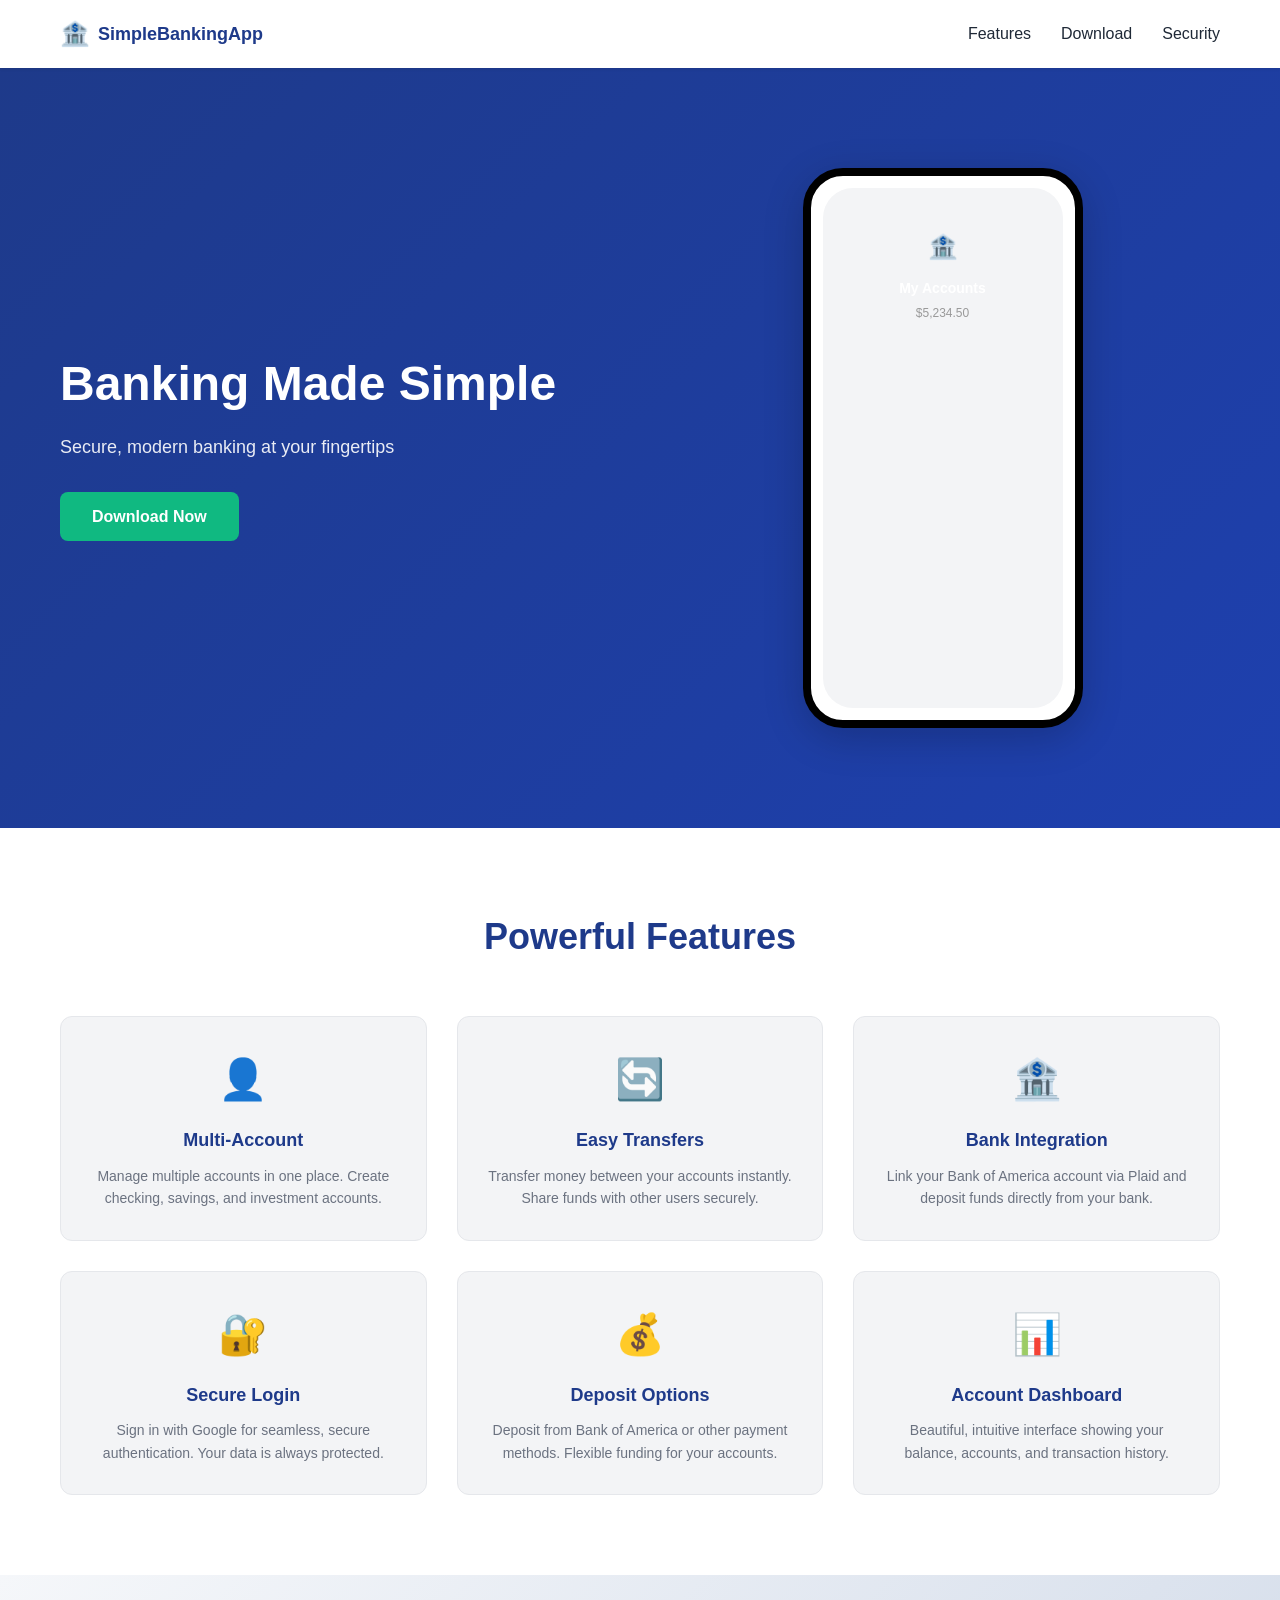
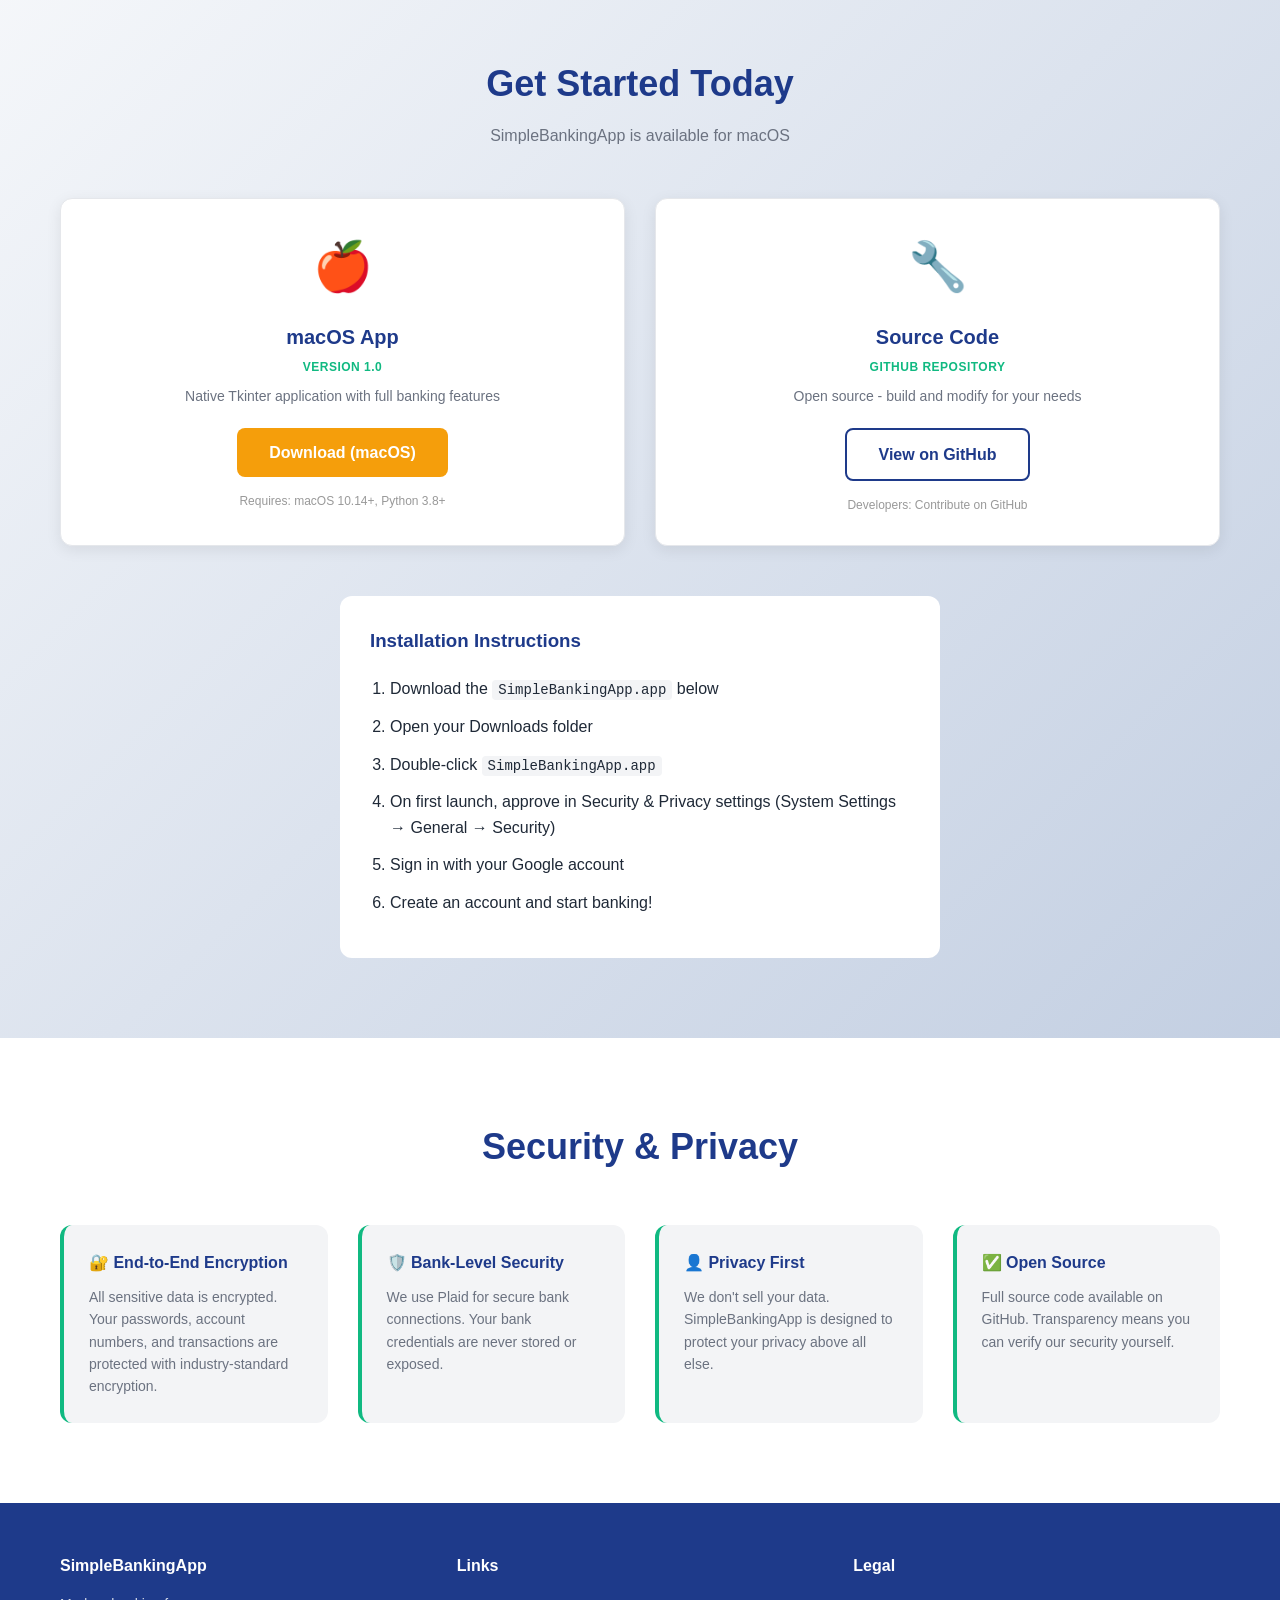
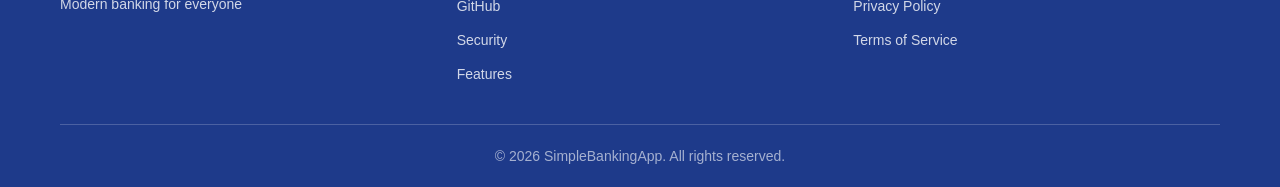
==== docs/index.html @ 29fc1cfb "Move website to docs folder for GitHub Pages" ====
<!DOCTYPE html>
<html lang="en">
<head>
    <meta charset="UTF-8">
    <meta name="viewport" content="width=device-width, initial-scale=1.0">
    <title>SimpleBankingApp - Modern Banking for Everyone</title>
    <link rel="stylesheet" href="style.css">
</head>
<body>
    <!-- Navigation -->
    <nav class="navbar">
        <div class="container">
            <div class="logo">
                <span class="logo-icon">🏦</span>
                SimpleBankingApp
            </div>
            <ul class="nav-links">
                <li><a href="#features">Features</a></li>
                <li><a href="#download">Download</a></li>
                <li><a href="#security">Security</a></li>
            </ul>
        </div>
    </nav>

    <!-- Hero Section -->
    <section class="hero">
        <div class="container">
            <div class="hero-content">
                <h1>Banking Made Simple</h1>
                <p class="tagline">Secure, modern banking at your fingertips</p>
                <a href="#download" class="btn btn-primary">Download Now</a>
            </div>
            <div class="hero-image">
                <div class="app-mockup">
                    <div class="phone-frame">
                        <div class="phone-content">
                            <div style="text-align: center; padding: 20px;">
                                <div style="font-size: 24px; margin-bottom: 10px;">🏦</div>
                                <div style="font-size: 14px; font-weight: bold;">My Accounts</div>
                                <div style="font-size: 12px; color: #999; margin-top: 5px;">$5,234.50</div>
                            </div>
                        </div>
                    </div>
                </div>
            </div>
        </div>
    </section>

    <!-- Features Section -->
    <section id="features" class="features">
        <div class="container">
            <h2>Powerful Features</h2>
            <div class="features-grid">
                <div class="feature-card">
                    <div class="feature-icon">👤</div>
                    <h3>Multi-Account</h3>
                    <p>Manage multiple accounts in one place. Create checking, savings, and investment accounts.</p>
                </div>

                <div class="feature-card">
                    <div class="feature-icon">🔄</div>
                    <h3>Easy Transfers</h3>
                    <p>Transfer money between your accounts instantly. Share funds with other users securely.</p>
                </div>

                <div class="feature-card">
                    <div class="feature-icon">🏦</div>
                    <h3>Bank Integration</h3>
                    <p>Link your Bank of America account via Plaid and deposit funds directly from your bank.</p>
                </div>

                <div class="feature-card">
                    <div class="feature-icon">🔐</div>
                    <h3>Secure Login</h3>
                    <p>Sign in with Google for seamless, secure authentication. Your data is always protected.</p>
                </div>

                <div class="feature-card">
                    <div class="feature-icon">💰</div>
                    <h3>Deposit Options</h3>
                    <p>Deposit from Bank of America or other payment methods. Flexible funding for your accounts.</p>
                </div>

                <div class="feature-card">
                    <div class="feature-icon">📊</div>
                    <h3>Account Dashboard</h3>
                    <p>Beautiful, intuitive interface showing your balance, accounts, and transaction history.</p>
                </div>
            </div>
        </div>
    </section>

    <!-- Download Section -->
    <section id="download" class="download">
        <div class="container">
            <h2>Get Started Today</h2>
            <p class="download-subtitle">SimpleBankingApp is available for macOS</p>

            <div class="download-options">
                <div class="download-box">
                    <div class="download-icon">🍎</div>
                    <h3>macOS App</h3>
                    <p class="version">Version 1.0</p>
                    <p class="description">Native Tkinter application with full banking features</p>
                    <a href="https://github.com/dcw06/SimpleBankingApp/releases" target="_blank" class="btn btn-secondary">Download (macOS)</a>
                    <p class="system-req">Requires: macOS 10.14+, Python 3.8+</p>
                </div>

                <div class="download-box">
                    <div class="download-icon">🔧</div>
                    <h3>Source Code</h3>
                    <p class="version">GitHub Repository</p>
                    <p class="description">Open source - build and modify for your needs</p>
                    <a href="https://github.com/dcw06/SimpleBankingApp" target="_blank" class="btn btn-outline">View on GitHub</a>
                    <p class="system-req">Developers: Contribute on GitHub</p>
                </div>
            </div>

            <div class="install-instructions">
                <h3>Installation Instructions</h3>
                <ol>
                    <li>Download the <code>SimpleBankingApp.app</code> below</li>
                    <li>Open your Downloads folder</li>
                    <li>Double-click <code>SimpleBankingApp.app</code></li>
                    <li>On first launch, approve in Security & Privacy settings (System Settings → General → Security)</li>
                    <li>Sign in with your Google account</li>
                    <li>Create an account and start banking!</li>
                </ol>
            </div>
        </div>
    </section>

    <!-- Security Section -->
    <section id="security" class="security">
        <div class="container">
            <h2>Security & Privacy</h2>
            <div class="security-grid">
                <div class="security-item">
                    <h3>🔐 End-to-End Encryption</h3>
                    <p>All sensitive data is encrypted. Your passwords, account numbers, and transactions are protected with industry-standard encryption.</p>
                </div>
                <div class="security-item">
                    <h3>🛡️ Bank-Level Security</h3>
                    <p>We use Plaid for secure bank connections. Your bank credentials are never stored or exposed.</p>
                </div>
                <div class="security-item">
                    <h3>👤 Privacy First</h3>
                    <p>We don't sell your data. SimpleBankingApp is designed to protect your privacy above all else.</p>
                </div>
                <div class="security-item">
                    <h3>✅ Open Source</h3>
                    <p>Full source code available on GitHub. Transparency means you can verify our security yourself.</p>
                </div>
            </div>
        </div>
    </section>

    <!-- Footer -->
    <footer class="footer">
        <div class="container">
            <div class="footer-content">
                <div class="footer-section">
                    <h4>SimpleBankingApp</h4>
                    <p>Modern banking for everyone</p>
                </div>
                <div class="footer-section">
                    <h4>Links</h4>
                    <ul>
                        <li><a href="https://github.com/dcw06/SimpleBankingApp" target="_blank">GitHub</a></li>
                        <li><a href="#security">Security</a></li>
                        <li><a href="#features">Features</a></li>
                    </ul>
                </div>
                <div class="footer-section">
                    <h4>Legal</h4>
                    <ul>
                        <li><a href="privacy.html">Privacy Policy</a></li>
                        <li><a href="terms.html">Terms of Service</a></li>
                    </ul>
                </div>
            </div>
            <div class="footer-bottom">
                <p>&copy; 2026 SimpleBankingApp. All rights reserved.</p>
            </div>
        </div>
    </footer>

    <script>
        // Smooth scrolling for navigation links
        document.querySelectorAll('a[href^="#"]').forEach(anchor => {
            anchor.addEventListener('click', function (e) {
                e.preventDefault();
                const target = document.querySelector(this.getAttribute('href'));
                if (target) {
                    target.scrollIntoView({ behavior: 'smooth' });
                }
            });
        });
    </script>
</body>
</html>
---- docs/style.css ----
/* Color Scheme */
:root {
    --primary: #1E3A8A;      /* Deep Blue */
    --secondary: #10B981;    /* Green */
    --accent: #F59E0B;       /* Amber */
    --bg-light: #F3F4F6;     /* Light Gray */
    --card-bg: #FFFFFF;      /* White */
    --text-dark: #1F2937;    /* Dark Gray */
    --text-light: #6B7280;   /* Light Gray Text */
    --border: #E5E7EB;       /* Border Color */
}

/* Global Styles */
* {
    margin: 0;
    padding: 0;
    box-sizing: border-box;
}

html {
    scroll-behavior: smooth;
}

body {
    font-family: -apple-system, BlinkMacSystemFont, 'Segoe UI', Roboto, Oxygen, Ubuntu, Cantarell, sans-serif;
    color: var(--text-dark);
    line-height: 1.6;
    background-color: #FAFBFC;
}

.container {
    max-width: 1200px;
    margin: 0 auto;
    padding: 0 20px;
}

/* Navigation */
.navbar {
    background: var(--card-bg);
    box-shadow: 0 1px 3px rgba(0,0,0,0.1);
    position: sticky;
    top: 0;
    z-index: 1000;
}

.navbar .container {
    display: flex;
    justify-content: space-between;
    align-items: center;
    padding: 15px 20px;
}

.logo {
    font-size: 18px;
    font-weight: 700;
    color: var(--primary);
    display: flex;
    align-items: center;
    gap: 8px;
}

.logo-icon {
    font-size: 24px;
}

.nav-links {
    display: flex;
    list-style: none;
    gap: 30px;
}

.nav-links a {
    color: var(--text-dark);
    text-decoration: none;
    font-weight: 500;
    transition: color 0.3s;
}

.nav-links a:hover {
    color: var(--primary);
}

/* Hero Section */
.hero {
    padding: 100px 20px;
    background: linear-gradient(135deg, var(--primary) 0%, #1e40af 100%);
    color: white;
}

.hero .container {
    display: grid;
    grid-template-columns: 1fr 1fr;
    gap: 50px;
    align-items: center;
}

.hero-content h1 {
    font-size: 48px;
    font-weight: 700;
    margin-bottom: 20px;
    line-height: 1.2;
}

.hero .tagline {
    font-size: 18px;
    color: rgba(255,255,255,0.9);
    margin-bottom: 30px;
}

/* Phone Mockup */
.phone-frame {
    width: 280px;
    height: 560px;
    background: var(--card-bg);
    border-radius: 40px;
    padding: 12px;
    box-shadow: 0 10px 40px rgba(0,0,0,0.2);
    border: 8px solid #000;
    margin: 0 auto;
}

.phone-frame::before {
    content: '';
    position: absolute;
    top: 0;
    left: 50%;
    transform: translateX(-50%);
    width: 150px;
    height: 25px;
    background: #000;
    border-radius: 0 0 20px 20px;
    z-index: 10;
}

.phone-content {
    width: 100%;
    height: 100%;
    background: var(--bg-light);
    border-radius: 30px;
    overflow: hidden;
    padding-top: 20px;
}

/* Buttons */
.btn {
    display: inline-block;
    padding: 12px 32px;
    border-radius: 8px;
    text-decoration: none;
    font-weight: 600;
    transition: all 0.3s;
    border: none;
    cursor: pointer;
    font-size: 16px;
}

.btn-primary {
    background: var(--secondary);
    color: white;
}

.btn-primary:hover {
    background: #059669;
    transform: translateY(-2px);
    box-shadow: 0 5px 15px rgba(16,185,129,0.3);
}

.btn-secondary {
    background: var(--accent);
    color: white;
}

.btn-secondary:hover {
    background: #d97706;
    transform: translateY(-2px);
    box-shadow: 0 5px 15px rgba(245,158,11,0.3);
}

.btn-outline {
    background: transparent;
    color: var(--primary);
    border: 2px solid var(--primary);
}

.btn-outline:hover {
    background: var(--primary);
    color: white;
}

/* Features Section */
.features {
    padding: 80px 20px;
    background: var(--card-bg);
}

.features h2 {
    font-size: 36px;
    text-align: center;
    margin-bottom: 50px;
    color: var(--primary);
}

.features-grid {
    display: grid;
    grid-template-columns: repeat(auto-fit, minmax(300px, 1fr));
    gap: 30px;
}

.feature-card {
    background: var(--bg-light);
    padding: 30px;
    border-radius: 12px;
    text-align: center;
    transition: all 0.3s;
    border: 1px solid var(--border);
}

.feature-card:hover {
    transform: translateY(-5px);
    box-shadow: 0 10px 30px rgba(0,0,0,0.1);
    border-color: var(--primary);
}

.feature-icon {
    font-size: 40px;
    margin-bottom: 15px;
}

.feature-card h3 {
    font-size: 18px;
    margin-bottom: 10px;
    color: var(--primary);
}

.feature-card p {
    color: var(--text-light);
    font-size: 14px;
}

/* Download Section */
.download {
    padding: 80px 20px;
    background: linear-gradient(135deg, #f5f7fa 0%, #c3cfe2 100%);
}

.download h2 {
    font-size: 36px;
    text-align: center;
    margin-bottom: 10px;
    color: var(--primary);
}

.download-subtitle {
    text-align: center;
    color: var(--text-light);
    margin-bottom: 50px;
    font-size: 16px;
}

.download-options {
    display: grid;
    grid-template-columns: repeat(auto-fit, minmax(300px, 1fr));
    gap: 30px;
    margin-bottom: 50px;
}

.download-box {
    background: var(--card-bg);
    padding: 30px;
    border-radius: 12px;
    text-align: center;
    box-shadow: 0 4px 15px rgba(0,0,0,0.08);
    border: 1px solid var(--border);
}

.download-icon {
    font-size: 48px;
    margin-bottom: 15px;
}

.download-box h3 {
    font-size: 20px;
    margin-bottom: 5px;
    color: var(--primary);
}

.version {
    color: var(--secondary);
    font-size: 12px;
    font-weight: 600;
    text-transform: uppercase;
    letter-spacing: 0.5px;
    margin-bottom: 8px;
}

.description {
    color: var(--text-light);
    font-size: 14px;
    margin-bottom: 20px;
}

.system-req {
    font-size: 12px;
    color: #999;
    margin-top: 15px;
}

/* Install Instructions */
.install-instructions {
    background: var(--card-bg);
    padding: 30px;
    border-radius: 12px;
    max-width: 600px;
    margin: 0 auto;
}

.install-instructions h3 {
    color: var(--primary);
    margin-bottom: 20px;
}

.install-instructions ol {
    margin-left: 20px;
    color: var(--text-dark);
}

.install-instructions li {
    margin-bottom: 12px;
    line-height: 1.6;
}

.install-instructions code {
    background: var(--bg-light);
    padding: 2px 6px;
    border-radius: 4px;
    font-family: 'Monaco', monospace;
    font-size: 14px;
}

/* Security Section */
.security {
    padding: 80px 20px;
    background: var(--card-bg);
}

.security h2 {
    font-size: 36px;
    text-align: center;
    margin-bottom: 50px;
    color: var(--primary);
}

.security-grid {
    display: grid;
    grid-template-columns: repeat(auto-fit, minmax(250px, 1fr));
    gap: 30px;
}

.security-item {
    background: var(--bg-light);
    padding: 25px;
    border-radius: 12px;
    border-left: 4px solid var(--secondary);
}

.security-item h3 {
    color: var(--primary);
    margin-bottom: 10px;
    font-size: 16px;
}

.security-item p {
    color: var(--text-light);
    font-size: 14px;
    line-height: 1.6;
}

/* Footer */
.footer {
    background: var(--primary);
    color: white;
    padding: 50px 20px 20px;
}

.footer-content {
    display: grid;
    grid-template-columns: repeat(auto-fit, minmax(200px, 1fr));
    gap: 30px;
    margin-bottom: 30px;
}

.footer-section h4 {
    margin-bottom: 15px;
    font-size: 16px;
}

.footer-section p {
    color: rgba(255,255,255,0.8);
    font-size: 14px;
}

.footer-section ul {
    list-style: none;
}

.footer-section a {
    color: rgba(255,255,255,0.8);
    text-decoration: none;
    font-size: 14px;
    transition: color 0.3s;
}

.footer-section a:hover {
    color: white;
}

.footer-section li {
    margin-bottom: 8px;
}

.footer-bottom {
    border-top: 1px solid rgba(255,255,255,0.2);
    padding-top: 20px;
    text-align: center;
    color: rgba(255,255,255,0.6);
    font-size: 14px;
}

/* Responsive Design */
@media (max-width: 768px) {
    .hero .container {
        grid-template-columns: 1fr;
        padding: 50px 0;
    }

    .hero-content h1 {
        font-size: 32px;
    }

    .nav-links {
        gap: 15px;
        font-size: 14px;
    }

    .features h2,
    .download h2,
    .security h2 {
        font-size: 28px;
    }

    .download-options,
    .security-grid {
        grid-template-columns: 1fr;
    }
}
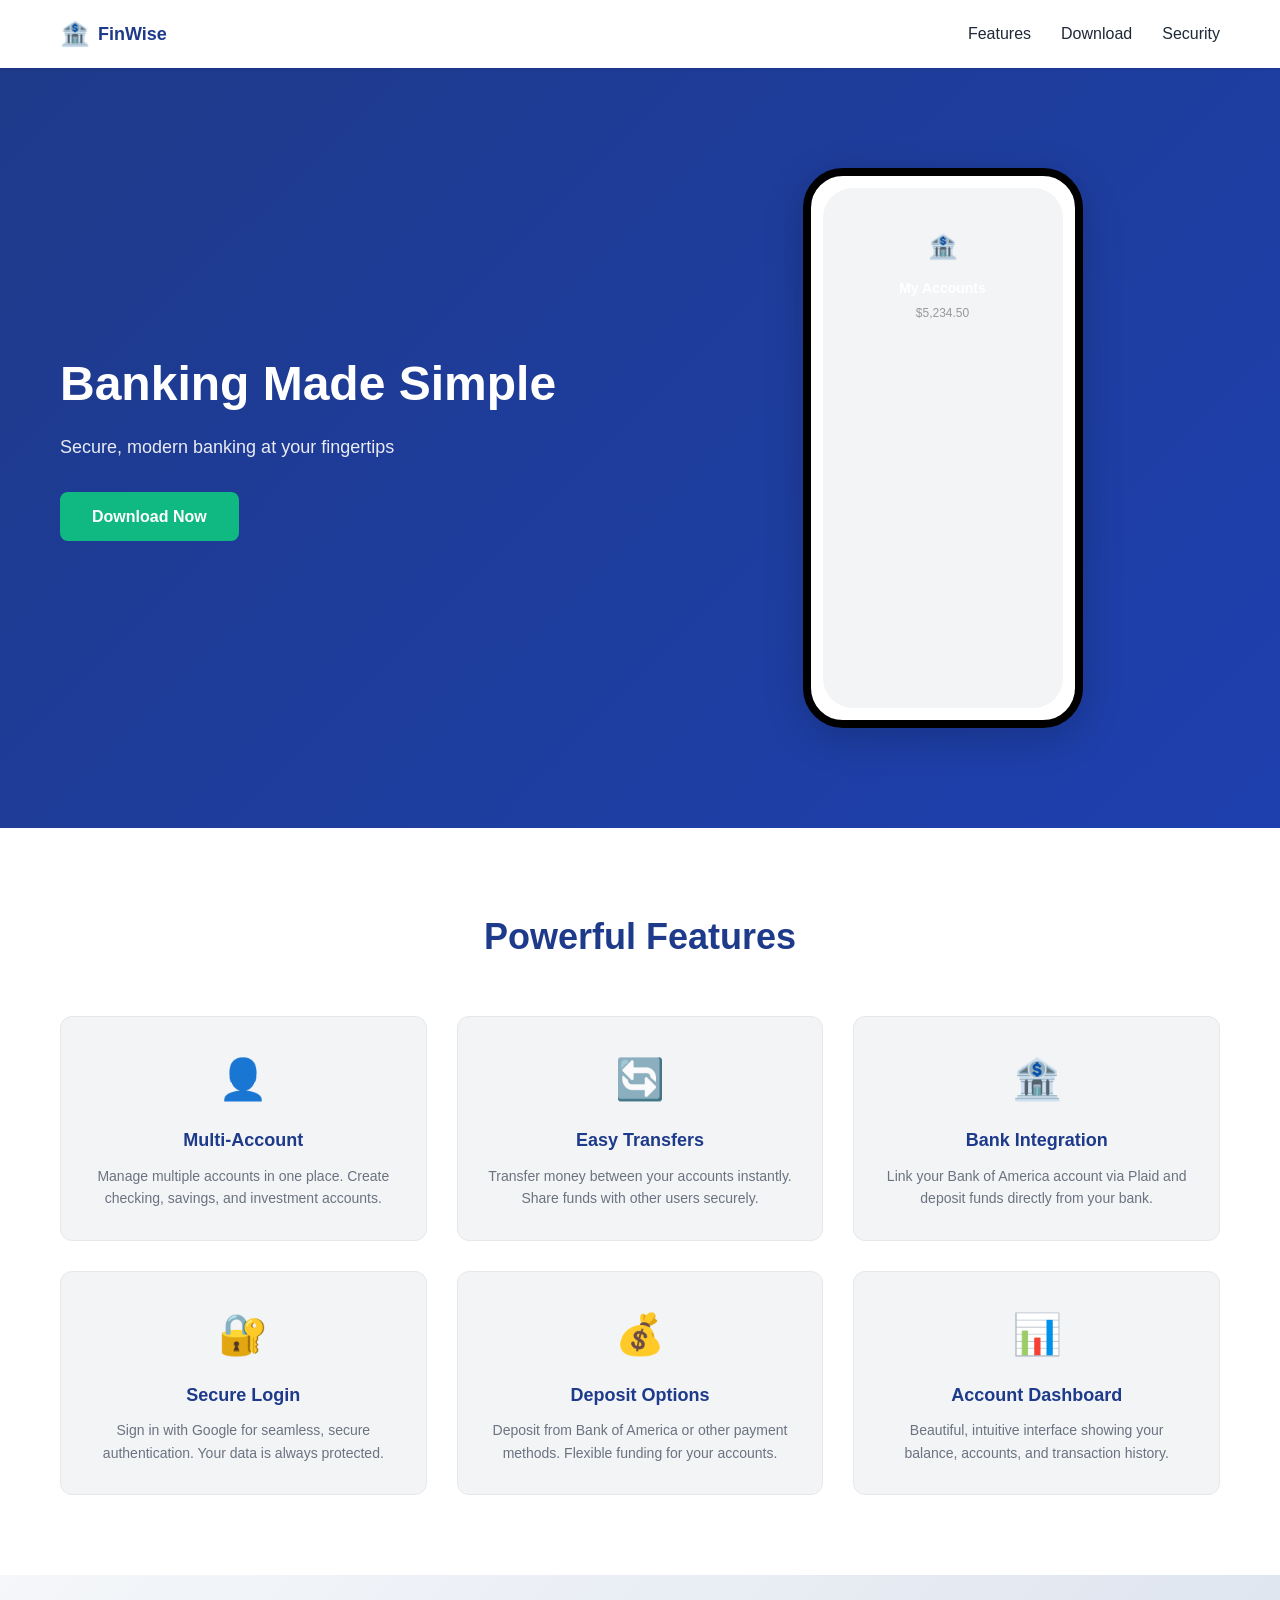
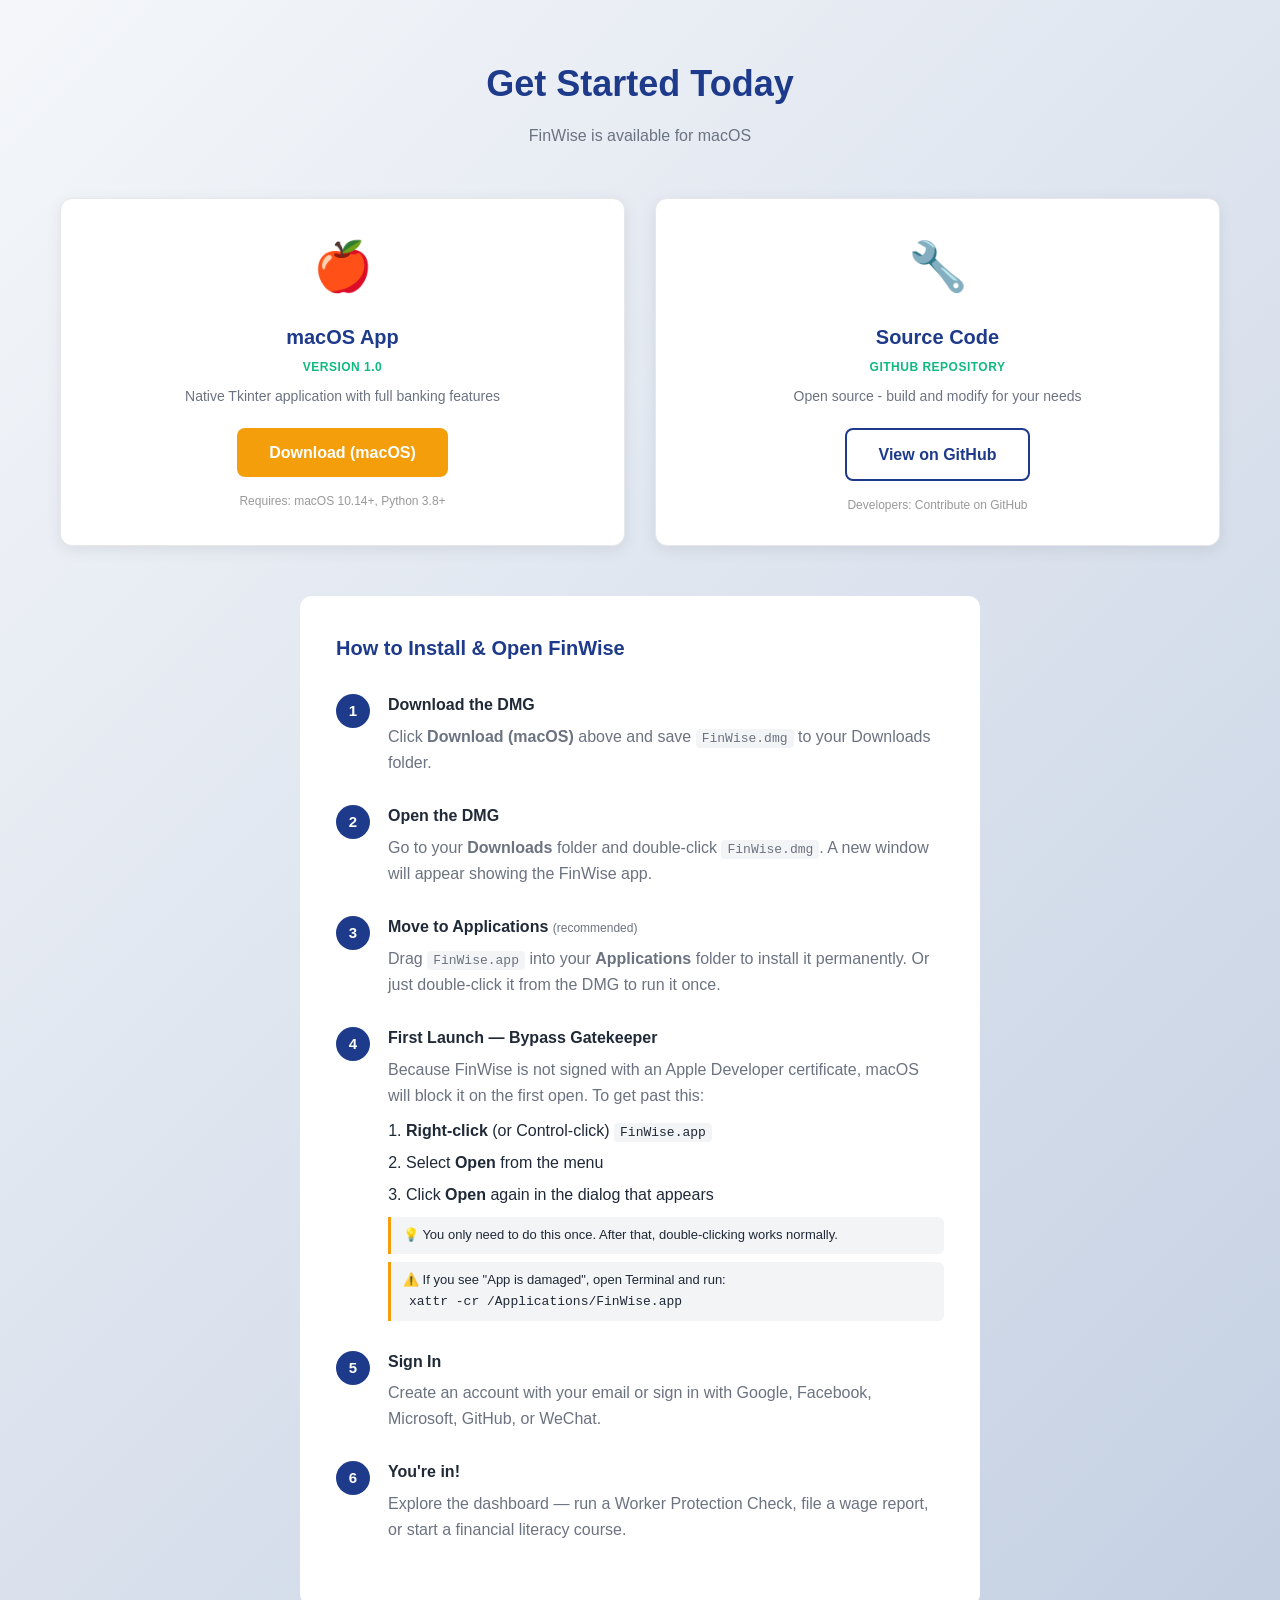
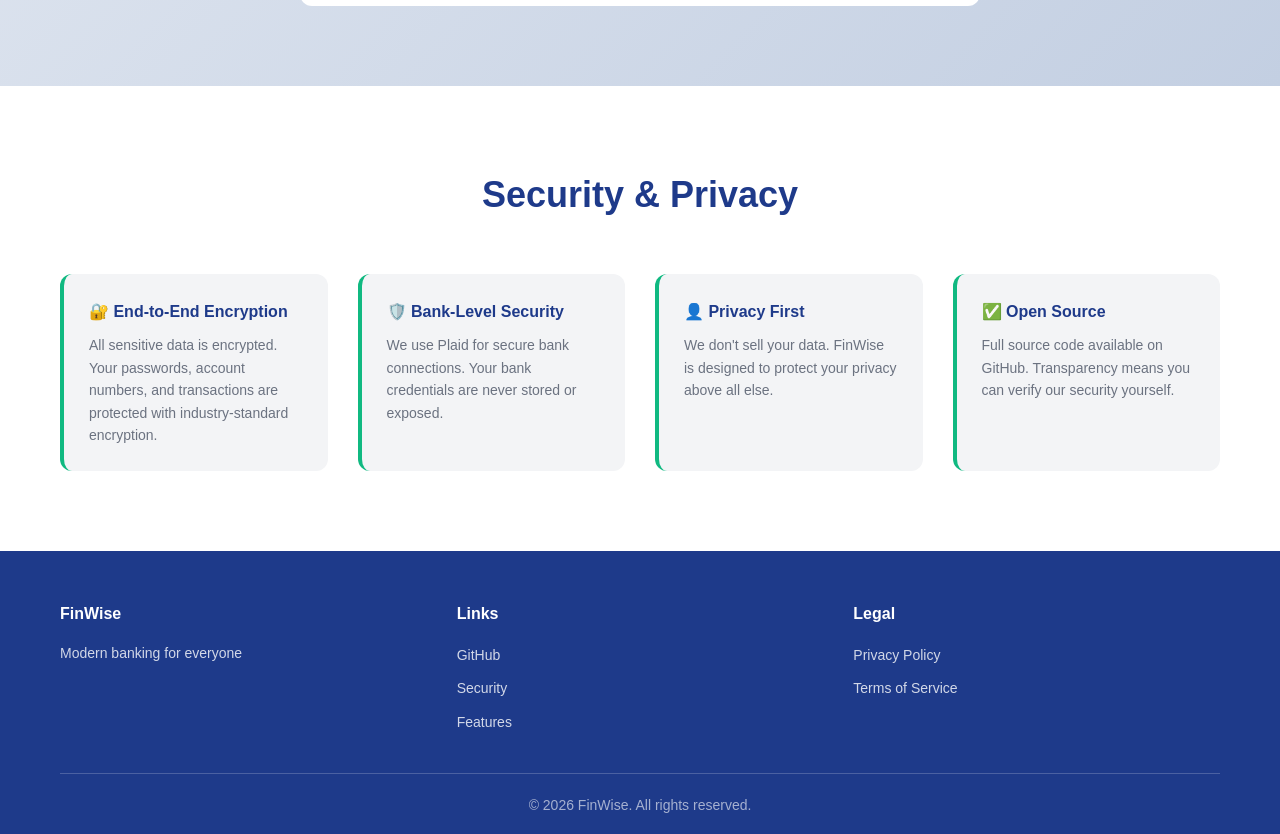
==== commit 08e74fc8: "Rebrand SimpleBankingApp to FinWise across website" ====
--- a/docs/index.html
+++ b/docs/index.html
@@ -3,7 +3,7 @@
 <head>
     <meta charset="UTF-8">
     <meta name="viewport" content="width=device-width, initial-scale=1.0">
-    <title>SimpleBankingApp - Modern Banking for Everyone</title>
+    <title>FinWise - Modern Banking for Everyone</title>
     <link rel="stylesheet" href="style.css">
 </head>
 <body>
@@ -12,7 +12,7 @@
         <div class="container">
             <div class="logo">
                 <span class="logo-icon">🏦</span>
-                SimpleBankingApp
+                FinWise
             </div>
             <ul class="nav-links">
                 <li><a href="#features">Features</a></li>
@@ -94,7 +94,7 @@
     <section id="download" class="download">
         <div class="container">
             <h2>Get Started Today</h2>
-            <p class="download-subtitle">SimpleBankingApp is available for macOS</p>
+            <p class="download-subtitle">FinWise is available for macOS</p>
 
             <div class="download-options">
                 <div class="download-box">
@@ -102,7 +102,7 @@
                     <h3>macOS App</h3>
                     <p class="version">Version 1.0</p>
                     <p class="description">Native Tkinter application with full banking features</p>
-                    <a href="https://github.com/dcw06/SimpleBankingApp/releases" target="_blank" class="btn btn-secondary">Download (macOS)</a>
+                    <a href="https://github.com/dcw06/FinWise/releases" target="_blank" class="btn btn-secondary">Download (macOS)</a>
                     <p class="system-req">Requires: macOS 10.14+, Python 3.8+</p>
                 </div>
 
@@ -111,21 +111,68 @@
                     <h3>Source Code</h3>
                     <p class="version">GitHub Repository</p>
                     <p class="description">Open source - build and modify for your needs</p>
-                    <a href="https://github.com/dcw06/SimpleBankingApp" target="_blank" class="btn btn-outline">View on GitHub</a>
+                    <a href="https://github.com/dcw06/FinWise" target="_blank" class="btn btn-outline">View on GitHub</a>
                     <p class="system-req">Developers: Contribute on GitHub</p>
                 </div>
             </div>
 
             <div class="install-instructions">
-                <h3>Installation Instructions</h3>
-                <ol>
-                    <li>Download the <code>SimpleBankingApp.app</code> below</li>
-                    <li>Open your Downloads folder</li>
-                    <li>Double-click <code>SimpleBankingApp.app</code></li>
-                    <li>On first launch, approve in Security & Privacy settings (System Settings → General → Security)</li>
-                    <li>Sign in with your Google account</li>
-                    <li>Create an account and start banking!</li>
-                </ol>
+                <h3>How to Install &amp; Open FinWise</h3>
+
+                <div class="install-step">
+                    <div class="step-number">1</div>
+                    <div class="step-content">
+                        <h4>Download the DMG</h4>
+                        <p>Click <strong>Download (macOS)</strong> above and save <code>FinWise.dmg</code> to your Downloads folder.</p>
+                    </div>
+                </div>
+
+                <div class="install-step">
+                    <div class="step-number">2</div>
+                    <div class="step-content">
+                        <h4>Open the DMG</h4>
+                        <p>Go to your <strong>Downloads</strong> folder and double-click <code>FinWise.dmg</code>. A new window will appear showing the FinWise app.</p>
+                    </div>
+                </div>
+
+                <div class="install-step">
+                    <div class="step-number">3</div>
+                    <div class="step-content">
+                        <h4>Move to Applications <span class="optional">(recommended)</span></h4>
+                        <p>Drag <code>FinWise.app</code> into your <strong>Applications</strong> folder to install it permanently. Or just double-click it from the DMG to run it once.</p>
+                    </div>
+                </div>
+
+                <div class="install-step">
+                    <div class="step-number">4</div>
+                    <div class="step-content">
+                        <h4>First Launch — Bypass Gatekeeper</h4>
+                        <p>Because FinWise is not signed with an Apple Developer certificate, macOS will block it on the first open. To get past this:</p>
+                        <ol class="sub-steps">
+                            <li><strong>Right-click</strong> (or Control-click) <code>FinWise.app</code></li>
+                            <li>Select <strong>Open</strong> from the menu</li>
+                            <li>Click <strong>Open</strong> again in the dialog that appears</li>
+                        </ol>
+                        <p class="tip">💡 You only need to do this once. After that, double-clicking works normally.</p>
+                        <p class="tip">⚠️ If you see "App is damaged", open Terminal and run:<br><code>xattr -cr /Applications/FinWise.app</code></p>
+                    </div>
+                </div>
+
+                <div class="install-step">
+                    <div class="step-number">5</div>
+                    <div class="step-content">
+                        <h4>Sign In</h4>
+                        <p>Create an account with your email or sign in with Google, Facebook, Microsoft, GitHub, or WeChat.</p>
+                    </div>
+                </div>
+
+                <div class="install-step">
+                    <div class="step-number">6</div>
+                    <div class="step-content">
+                        <h4>You're in!</h4>
+                        <p>Explore the dashboard — run a Worker Protection Check, file a wage report, or start a financial literacy course.</p>
+                    </div>
+                </div>
             </div>
         </div>
     </section>
@@ -145,7 +192,7 @@
                 </div>
                 <div class="security-item">
                     <h3>👤 Privacy First</h3>
-                    <p>We don't sell your data. SimpleBankingApp is designed to protect your privacy above all else.</p>
+                    <p>We don't sell your data. FinWise is designed to protect your privacy above all else.</p>
                 </div>
                 <div class="security-item">
                     <h3>✅ Open Source</h3>
@@ -160,13 +207,13 @@
         <div class="container">
             <div class="footer-content">
                 <div class="footer-section">
-                    <h4>SimpleBankingApp</h4>
+                    <h4>FinWise</h4>
                     <p>Modern banking for everyone</p>
                 </div>
                 <div class="footer-section">
                     <h4>Links</h4>
                     <ul>
-                        <li><a href="https://github.com/dcw06/SimpleBankingApp" target="_blank">GitHub</a></li>
+                        <li><a href="https://github.com/dcw06/FinWise" target="_blank">GitHub</a></li>
                         <li><a href="#security">Security</a></li>
                         <li><a href="#features">Features</a></li>
                     </ul>
@@ -180,7 +227,7 @@
                 </div>
             </div>
             <div class="footer-bottom">
-                <p>&copy; 2026 SimpleBankingApp. All rights reserved.</p>
+                <p>&copy; 2026 FinWise. All rights reserved.</p>
             </div>
         </div>
     </footer>
--- a/docs/style.css
+++ b/docs/style.css
@@ -308,25 +308,79 @@
 /* Install Instructions */
 .install-instructions {
     background: var(--card-bg);
-    padding: 30px;
+    padding: 36px;
     border-radius: 12px;
-    max-width: 600px;
+    max-width: 680px;
     margin: 0 auto;
 }
 
 .install-instructions h3 {
     color: var(--primary);
-    margin-bottom: 20px;
-}
-
-.install-instructions ol {
-    margin-left: 20px;
+    margin-bottom: 28px;
+    font-size: 20px;
+}
+
+.install-step {
+    display: flex;
+    gap: 18px;
+    margin-bottom: 28px;
+    align-items: flex-start;
+}
+
+.step-number {
+    background: var(--primary);
+    color: white;
+    font-weight: 700;
+    font-size: 15px;
+    width: 34px;
+    height: 34px;
+    border-radius: 50%;
+    display: flex;
+    align-items: center;
+    justify-content: center;
+    flex-shrink: 0;
+    margin-top: 2px;
+}
+
+.step-content h4 {
     color: var(--text-dark);
-}
-
-.install-instructions li {
-    margin-bottom: 12px;
+    font-size: 16px;
+    margin-bottom: 6px;
+}
+
+.step-content p {
+    color: var(--text-light);
     line-height: 1.6;
+    margin-bottom: 8px;
+}
+
+.step-content p:last-child {
+    margin-bottom: 0;
+}
+
+.sub-steps {
+    margin: 10px 0 10px 18px;
+    color: var(--text-dark);
+}
+
+.sub-steps li {
+    margin-bottom: 6px;
+    line-height: 1.6;
+}
+
+.tip {
+    background: var(--bg-light);
+    border-left: 3px solid var(--accent);
+    padding: 8px 12px;
+    border-radius: 0 6px 6px 0;
+    font-size: 13px !important;
+    color: var(--text-dark) !important;
+}
+
+.optional {
+    font-size: 12px;
+    font-weight: 400;
+    color: var(--text-light);
 }
 
 .install-instructions code {
@@ -334,7 +388,7 @@
     padding: 2px 6px;
     border-radius: 4px;
     font-family: 'Monaco', monospace;
-    font-size: 14px;
+    font-size: 13px;
 }
 
 /* Security Section */
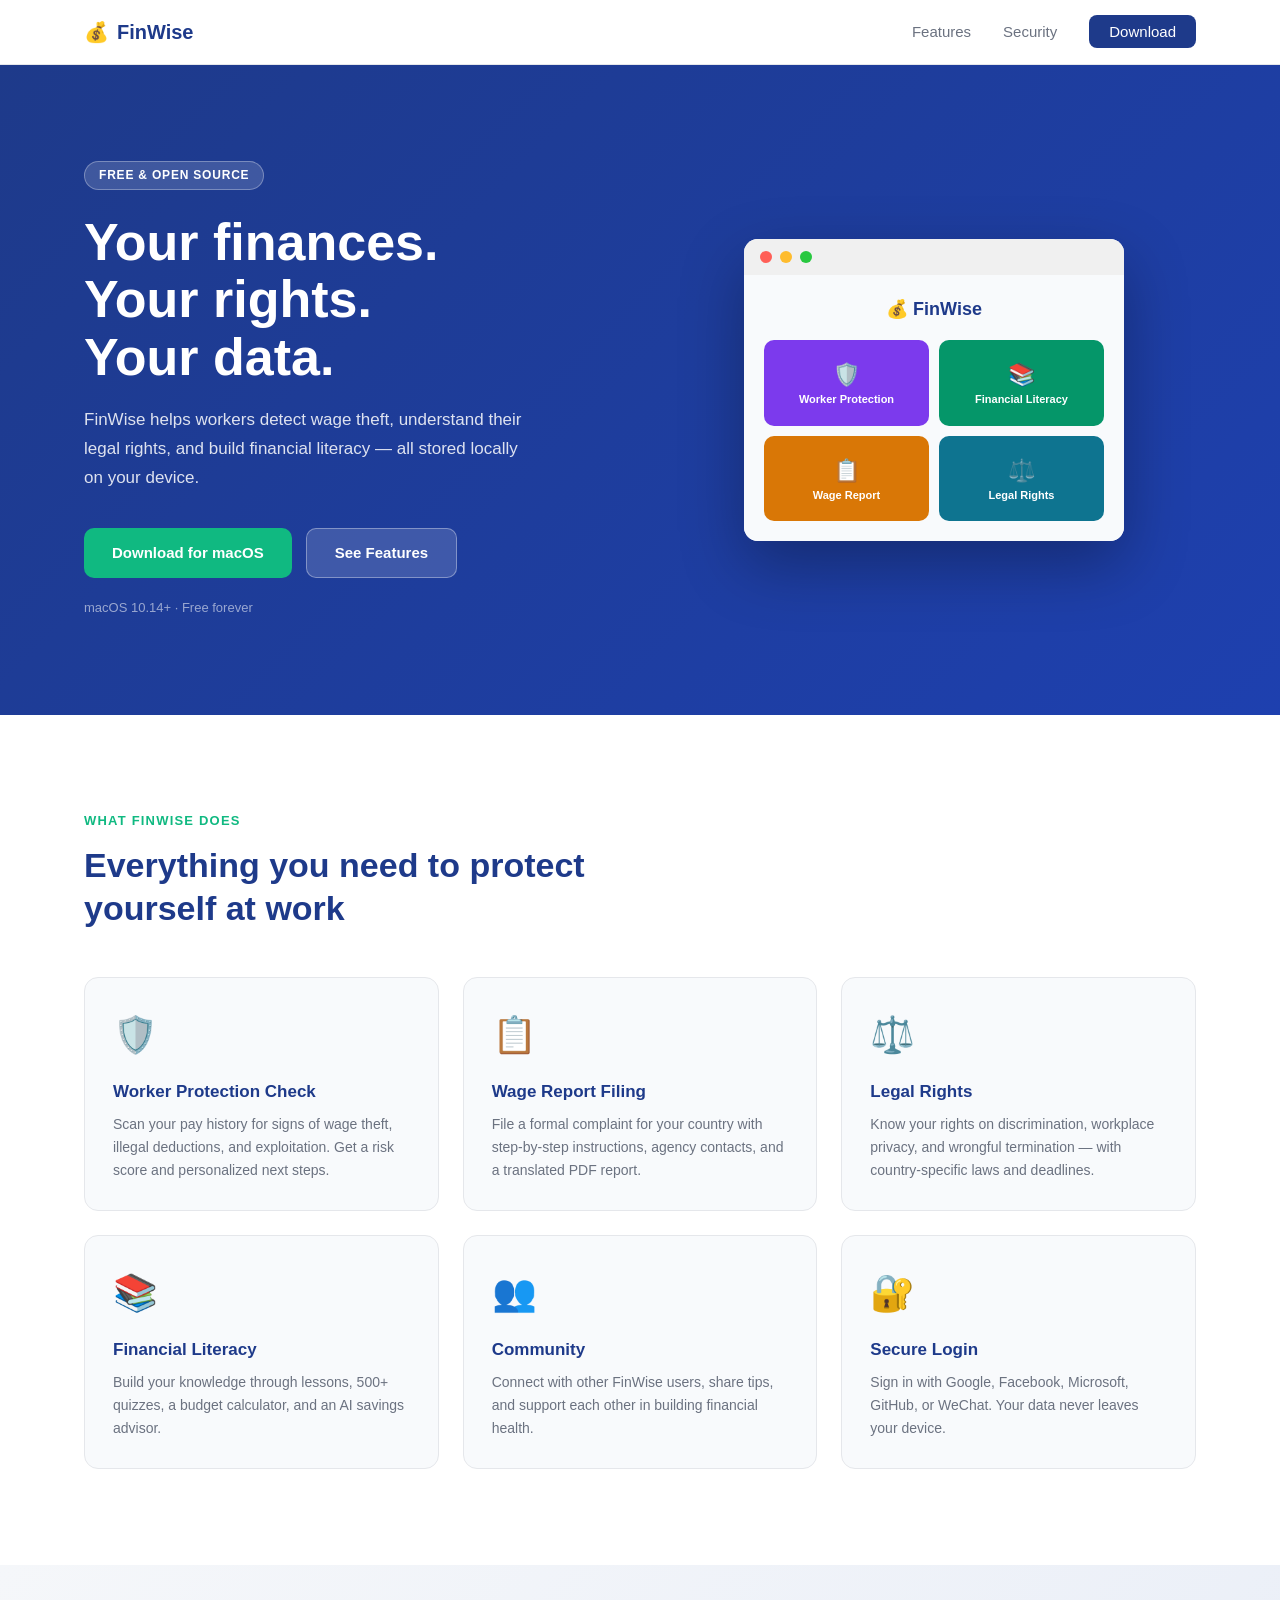
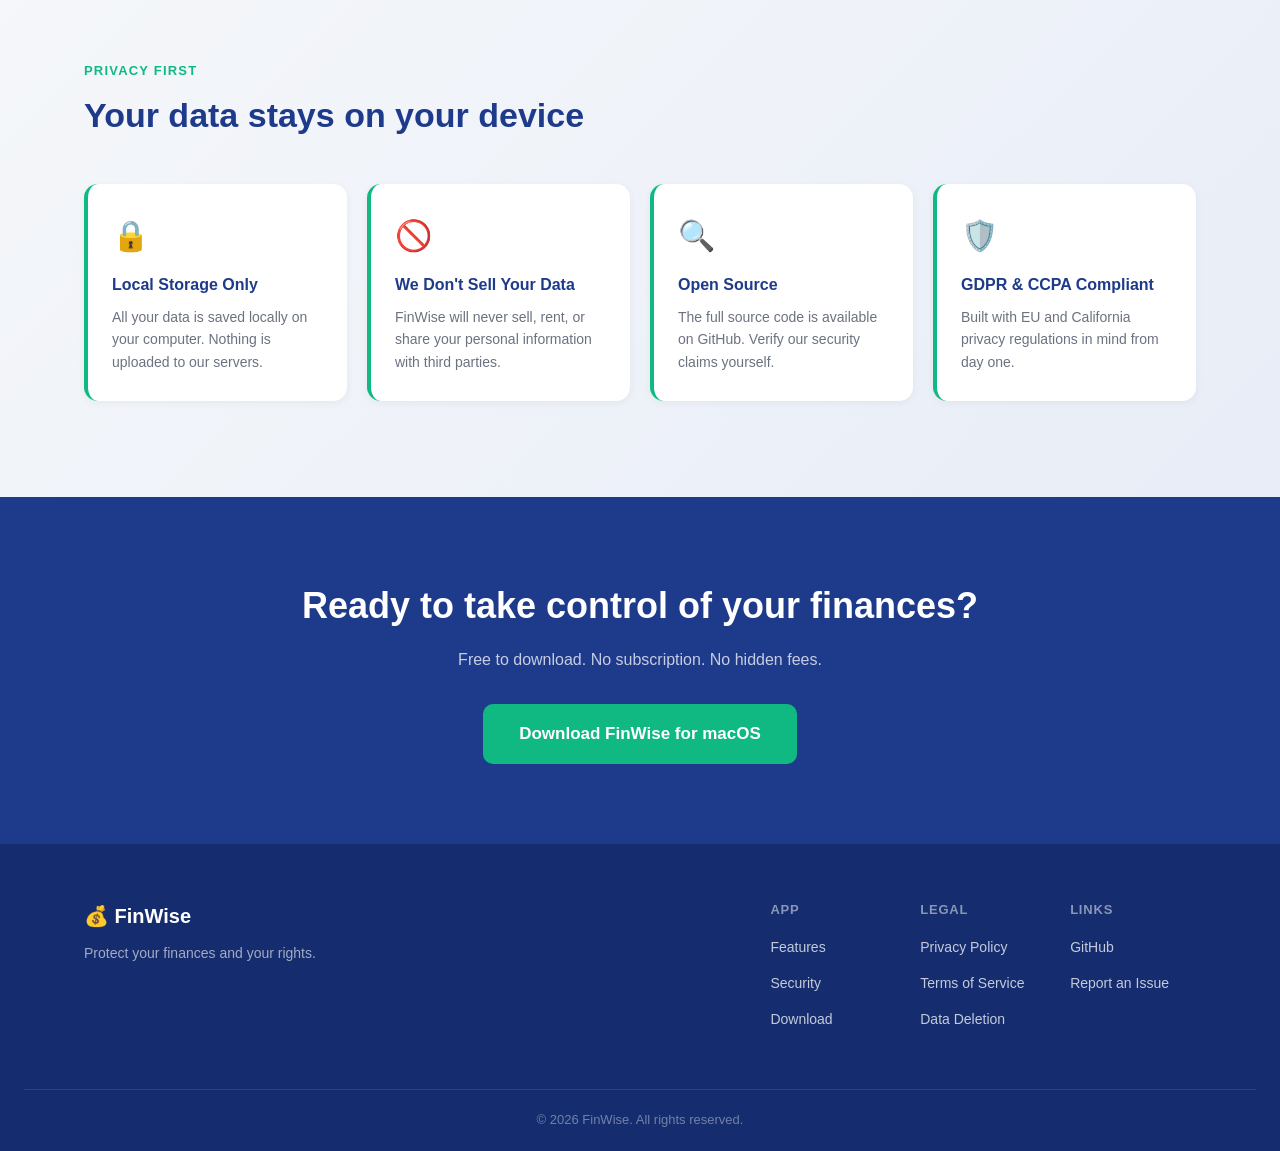
==== commit ee218b87: "Redesign website with new download page" ====
--- a/docs/index.html
+++ b/docs/index.html
@@ -3,42 +3,52 @@
 <head>
     <meta charset="UTF-8">
     <meta name="viewport" content="width=device-width, initial-scale=1.0">
-    <title>FinWise - Modern Banking for Everyone</title>
+    <title>FinWise — Protect Your Finances</title>
     <link rel="stylesheet" href="style.css">
 </head>
 <body>
+
     <!-- Navigation -->
     <nav class="navbar">
-        <div class="container">
-            <div class="logo">
-                <span class="logo-icon">🏦</span>
-                FinWise
-            </div>
+        <div class="container nav-inner">
+            <a href="index.html" class="logo">
+                <span>💰</span> FinWise
+            </a>
             <ul class="nav-links">
                 <li><a href="#features">Features</a></li>
-                <li><a href="#download">Download</a></li>
                 <li><a href="#security">Security</a></li>
+                <li><a href="download.html" class="nav-cta">Download</a></li>
             </ul>
         </div>
     </nav>
 
-    <!-- Hero Section -->
+    <!-- Hero -->
     <section class="hero">
-        <div class="container">
-            <div class="hero-content">
-                <h1>Banking Made Simple</h1>
-                <p class="tagline">Secure, modern banking at your fingertips</p>
-                <a href="#download" class="btn btn-primary">Download Now</a>
+        <div class="container hero-inner">
+            <div class="hero-text">
+                <div class="hero-badge">Free & Open Source</div>
+                <h1>Your finances.<br>Your rights.<br>Your data.</h1>
+                <p class="hero-sub">FinWise helps workers detect wage theft, understand their legal rights, and build financial literacy — all stored locally on your device.</p>
+                <div class="hero-actions">
+                    <a href="download.html" class="btn btn-primary">Download for macOS</a>
+                    <a href="#features" class="btn btn-ghost">See Features</a>
+                </div>
+                <p class="hero-note">macOS 10.14+ · Free forever</p>
             </div>
-            <div class="hero-image">
-                <div class="app-mockup">
-                    <div class="phone-frame">
-                        <div class="phone-content">
-                            <div style="text-align: center; padding: 20px;">
-                                <div style="font-size: 24px; margin-bottom: 10px;">🏦</div>
-                                <div style="font-size: 14px; font-weight: bold;">My Accounts</div>
-                                <div style="font-size: 12px; color: #999; margin-top: 5px;">$5,234.50</div>
-                            </div>
+            <div class="hero-visual">
+                <div class="app-window">
+                    <div class="window-bar">
+                        <span class="dot red"></span>
+                        <span class="dot yellow"></span>
+                        <span class="dot green"></span>
+                    </div>
+                    <div class="window-body">
+                        <div class="mock-header">💰 FinWise</div>
+                        <div class="mock-tiles">
+                            <div class="mock-tile blue">🛡️<br><small>Worker Protection</small></div>
+                            <div class="mock-tile green">📚<br><small>Financial Literacy</small></div>
+                            <div class="mock-tile amber">📋<br><small>Wage Report</small></div>
+                            <div class="mock-tile teal">⚖️<br><small>Legal Rights</small></div>
                         </div>
                     </div>
                 </div>
@@ -46,201 +56,129 @@
         </div>
     </section>
 
-    <!-- Features Section -->
+    <!-- Features -->
     <section id="features" class="features">
         <div class="container">
-            <h2>Powerful Features</h2>
+            <div class="section-label">What FinWise Does</div>
+            <h2 class="section-title">Everything you need to protect yourself at work</h2>
             <div class="features-grid">
                 <div class="feature-card">
-                    <div class="feature-icon">👤</div>
-                    <h3>Multi-Account</h3>
-                    <p>Manage multiple accounts in one place. Create checking, savings, and investment accounts.</p>
+                    <div class="feature-icon">🛡️</div>
+                    <h3>Worker Protection Check</h3>
+                    <p>Scan your pay history for signs of wage theft, illegal deductions, and exploitation. Get a risk score and personalized next steps.</p>
                 </div>
-
                 <div class="feature-card">
-                    <div class="feature-icon">🔄</div>
-                    <h3>Easy Transfers</h3>
-                    <p>Transfer money between your accounts instantly. Share funds with other users securely.</p>
+                    <div class="feature-icon">📋</div>
+                    <h3>Wage Report Filing</h3>
+                    <p>File a formal complaint for your country with step-by-step instructions, agency contacts, and a translated PDF report.</p>
                 </div>
-
                 <div class="feature-card">
-                    <div class="feature-icon">🏦</div>
-                    <h3>Bank Integration</h3>
-                    <p>Link your Bank of America account via Plaid and deposit funds directly from your bank.</p>
+                    <div class="feature-icon">⚖️</div>
+                    <h3>Legal Rights</h3>
+                    <p>Know your rights on discrimination, workplace privacy, and wrongful termination — with country-specific laws and deadlines.</p>
                 </div>
-
+                <div class="feature-card">
+                    <div class="feature-icon">📚</div>
+                    <h3>Financial Literacy</h3>
+                    <p>Build your knowledge through lessons, 500+ quizzes, a budget calculator, and an AI savings advisor.</p>
+                </div>
+                <div class="feature-card">
+                    <div class="feature-icon">👥</div>
+                    <h3>Community</h3>
+                    <p>Connect with other FinWise users, share tips, and support each other in building financial health.</p>
+                </div>
                 <div class="feature-card">
                     <div class="feature-icon">🔐</div>
                     <h3>Secure Login</h3>
-                    <p>Sign in with Google for seamless, secure authentication. Your data is always protected.</p>
-                </div>
-
-                <div class="feature-card">
-                    <div class="feature-icon">💰</div>
-                    <h3>Deposit Options</h3>
-                    <p>Deposit from Bank of America or other payment methods. Flexible funding for your accounts.</p>
-                </div>
-
-                <div class="feature-card">
-                    <div class="feature-icon">📊</div>
-                    <h3>Account Dashboard</h3>
-                    <p>Beautiful, intuitive interface showing your balance, accounts, and transaction history.</p>
+                    <p>Sign in with Google, Facebook, Microsoft, GitHub, or WeChat. Your data never leaves your device.</p>
                 </div>
             </div>
         </div>
     </section>
 
-    <!-- Download Section -->
-    <section id="download" class="download">
+    <!-- Security -->
+    <section id="security" class="security">
         <div class="container">
-            <h2>Get Started Today</h2>
-            <p class="download-subtitle">FinWise is available for macOS</p>
-
-            <div class="download-options">
-                <div class="download-box">
-                    <div class="download-icon">🍎</div>
-                    <h3>macOS App</h3>
-                    <p class="version">Version 1.0</p>
-                    <p class="description">Native Tkinter application with full banking features</p>
-                    <a href="https://github.com/dcw06/FinWise/releases" target="_blank" class="btn btn-secondary">Download (macOS)</a>
-                    <p class="system-req">Requires: macOS 10.14+, Python 3.8+</p>
+            <div class="section-label">Privacy First</div>
+            <h2 class="section-title">Your data stays on your device</h2>
+            <div class="security-grid">
+                <div class="security-card">
+                    <div class="security-icon">🔒</div>
+                    <h3>Local Storage Only</h3>
+                    <p>All your data is saved locally on your computer. Nothing is uploaded to our servers.</p>
                 </div>
-
-                <div class="download-box">
-                    <div class="download-icon">🔧</div>
-                    <h3>Source Code</h3>
-                    <p class="version">GitHub Repository</p>
-                    <p class="description">Open source - build and modify for your needs</p>
-                    <a href="https://github.com/dcw06/FinWise" target="_blank" class="btn btn-outline">View on GitHub</a>
-                    <p class="system-req">Developers: Contribute on GitHub</p>
+                <div class="security-card">
+                    <div class="security-icon">🚫</div>
+                    <h3>We Don't Sell Your Data</h3>
+                    <p>FinWise will never sell, rent, or share your personal information with third parties.</p>
                 </div>
-            </div>
-
-            <div class="install-instructions">
-                <h3>How to Install &amp; Open FinWise</h3>
-
-                <div class="install-step">
-                    <div class="step-number">1</div>
-                    <div class="step-content">
-                        <h4>Download the DMG</h4>
-                        <p>Click <strong>Download (macOS)</strong> above and save <code>FinWise.dmg</code> to your Downloads folder.</p>
-                    </div>
+                <div class="security-card">
+                    <div class="security-icon">🔍</div>
+                    <h3>Open Source</h3>
+                    <p>The full source code is available on GitHub. Verify our security claims yourself.</p>
                 </div>
-
-                <div class="install-step">
-                    <div class="step-number">2</div>
-                    <div class="step-content">
-                        <h4>Open the DMG</h4>
-                        <p>Go to your <strong>Downloads</strong> folder and double-click <code>FinWise.dmg</code>. A new window will appear showing the FinWise app.</p>
-                    </div>
-                </div>
-
-                <div class="install-step">
-                    <div class="step-number">3</div>
-                    <div class="step-content">
-                        <h4>Move to Applications <span class="optional">(recommended)</span></h4>
-                        <p>Drag <code>FinWise.app</code> into your <strong>Applications</strong> folder to install it permanently. Or just double-click it from the DMG to run it once.</p>
-                    </div>
-                </div>
-
-                <div class="install-step">
-                    <div class="step-number">4</div>
-                    <div class="step-content">
-                        <h4>First Launch — Bypass Gatekeeper</h4>
-                        <p>Because FinWise is not signed with an Apple Developer certificate, macOS will block it on the first open. To get past this:</p>
-                        <ol class="sub-steps">
-                            <li><strong>Right-click</strong> (or Control-click) <code>FinWise.app</code></li>
-                            <li>Select <strong>Open</strong> from the menu</li>
-                            <li>Click <strong>Open</strong> again in the dialog that appears</li>
-                        </ol>
-                        <p class="tip">💡 You only need to do this once. After that, double-clicking works normally.</p>
-                        <p class="tip">⚠️ If you see "App is damaged", open Terminal and run:<br><code>xattr -cr /Applications/FinWise.app</code></p>
-                    </div>
-                </div>
-
-                <div class="install-step">
-                    <div class="step-number">5</div>
-                    <div class="step-content">
-                        <h4>Sign In</h4>
-                        <p>Create an account with your email or sign in with Google, Facebook, Microsoft, GitHub, or WeChat.</p>
-                    </div>
-                </div>
-
-                <div class="install-step">
-                    <div class="step-number">6</div>
-                    <div class="step-content">
-                        <h4>You're in!</h4>
-                        <p>Explore the dashboard — run a Worker Protection Check, file a wage report, or start a financial literacy course.</p>
-                    </div>
+                <div class="security-card">
+                    <div class="security-icon">🛡️</div>
+                    <h3>GDPR & CCPA Compliant</h3>
+                    <p>Built with EU and California privacy regulations in mind from day one.</p>
                 </div>
             </div>
         </div>
     </section>
 
-    <!-- Security Section -->
-    <section id="security" class="security">
-        <div class="container">
-            <h2>Security & Privacy</h2>
-            <div class="security-grid">
-                <div class="security-item">
-                    <h3>🔐 End-to-End Encryption</h3>
-                    <p>All sensitive data is encrypted. Your passwords, account numbers, and transactions are protected with industry-standard encryption.</p>
-                </div>
-                <div class="security-item">
-                    <h3>🛡️ Bank-Level Security</h3>
-                    <p>We use Plaid for secure bank connections. Your bank credentials are never stored or exposed.</p>
-                </div>
-                <div class="security-item">
-                    <h3>👤 Privacy First</h3>
-                    <p>We don't sell your data. FinWise is designed to protect your privacy above all else.</p>
-                </div>
-                <div class="security-item">
-                    <h3>✅ Open Source</h3>
-                    <p>Full source code available on GitHub. Transparency means you can verify our security yourself.</p>
-                </div>
-            </div>
+    <!-- CTA -->
+    <section class="cta-section">
+        <div class="container cta-inner">
+            <h2>Ready to take control of your finances?</h2>
+            <p>Free to download. No subscription. No hidden fees.</p>
+            <a href="download.html" class="btn btn-primary btn-lg">Download FinWise for macOS</a>
         </div>
     </section>
 
     <!-- Footer -->
     <footer class="footer">
-        <div class="container">
-            <div class="footer-content">
-                <div class="footer-section">
-                    <h4>FinWise</h4>
-                    <p>Modern banking for everyone</p>
-                </div>
-                <div class="footer-section">
-                    <h4>Links</h4>
+        <div class="container footer-inner">
+            <div class="footer-brand">
+                <div class="logo">💰 FinWise</div>
+                <p>Protect your finances and your rights.</p>
+            </div>
+            <div class="footer-links">
+                <div>
+                    <h4>App</h4>
                     <ul>
-                        <li><a href="https://github.com/dcw06/FinWise" target="_blank">GitHub</a></li>
+                        <li><a href="#features">Features</a></li>
                         <li><a href="#security">Security</a></li>
-                        <li><a href="#features">Features</a></li>
+                        <li><a href="download.html">Download</a></li>
                     </ul>
                 </div>
-                <div class="footer-section">
+                <div>
                     <h4>Legal</h4>
                     <ul>
                         <li><a href="privacy.html">Privacy Policy</a></li>
                         <li><a href="terms.html">Terms of Service</a></li>
+                        <li><a href="deletion.html">Data Deletion</a></li>
+                    </ul>
+                </div>
+                <div>
+                    <h4>Links</h4>
+                    <ul>
+                        <li><a href="https://github.com/dcw06/SimpleBankingApp" target="_blank">GitHub</a></li>
+                        <li><a href="https://github.com/dcw06/SimpleBankingApp/issues" target="_blank">Report an Issue</a></li>
                     </ul>
                 </div>
             </div>
-            <div class="footer-bottom">
-                <p>&copy; 2026 FinWise. All rights reserved.</p>
-            </div>
+        </div>
+        <div class="footer-bottom">
+            <p>&copy; 2026 FinWise. All rights reserved.</p>
         </div>
     </footer>
 
     <script>
-        // Smooth scrolling for navigation links
         document.querySelectorAll('a[href^="#"]').forEach(anchor => {
-            anchor.addEventListener('click', function (e) {
+            anchor.addEventListener('click', function(e) {
                 e.preventDefault();
                 const target = document.querySelector(this.getAttribute('href'));
-                if (target) {
-                    target.scrollIntoView({ behavior: 'smooth' });
-                }
+                if (target) target.scrollIntoView({ behavior: 'smooth' });
             });
         });
     </script>
--- a/docs/style.css
+++ b/docs/style.css
@@ -1,509 +1,463 @@
-/* Color Scheme */
+/* ── Variables ─────────────────────────────────────────────────────────── */
 :root {
-    --primary: #1E3A8A;      /* Deep Blue */
-    --secondary: #10B981;    /* Green */
-    --accent: #F59E0B;       /* Amber */
-    --bg-light: #F3F4F6;     /* Light Gray */
-    --card-bg: #FFFFFF;      /* White */
-    --text-dark: #1F2937;    /* Dark Gray */
-    --text-light: #6B7280;   /* Light Gray Text */
-    --border: #E5E7EB;       /* Border Color */
-}
-
-/* Global Styles */
-* {
-    margin: 0;
-    padding: 0;
-    box-sizing: border-box;
-}
-
-html {
-    scroll-behavior: smooth;
-}
-
+    --primary:      #1E3A8A;
+    --primary-dark: #152d6e;
+    --secondary:    #10B981;
+    --accent:       #F59E0B;
+    --bg:           #F8FAFC;
+    --card:         #FFFFFF;
+    --text:         #1F2937;
+    --muted:        #6B7280;
+    --border:       #E5E7EB;
+}
+
+/* ── Reset ─────────────────────────────────────────────────────────────── */
+*, *::before, *::after { margin: 0; padding: 0; box-sizing: border-box; }
+html { scroll-behavior: smooth; }
 body {
-    font-family: -apple-system, BlinkMacSystemFont, 'Segoe UI', Roboto, Oxygen, Ubuntu, Cantarell, sans-serif;
-    color: var(--text-dark);
+    font-family: -apple-system, BlinkMacSystemFont, 'Segoe UI', Roboto, sans-serif;
+    color: var(--text);
+    background: var(--bg);
     line-height: 1.6;
-    background-color: #FAFBFC;
-}
-
+}
+a { text-decoration: none; }
+ul { list-style: none; }
+
+/* ── Container ─────────────────────────────────────────────────────────── */
 .container {
-    max-width: 1200px;
+    max-width: 1160px;
     margin: 0 auto;
-    padding: 0 20px;
-}
-
-/* Navigation */
+    padding: 0 24px;
+}
+
+/* ── Navbar ────────────────────────────────────────────────────────────── */
 .navbar {
-    background: var(--card-bg);
-    box-shadow: 0 1px 3px rgba(0,0,0,0.1);
     position: sticky;
     top: 0;
-    z-index: 1000;
-}
-
-.navbar .container {
-    display: flex;
+    z-index: 100;
+    background: rgba(255,255,255,0.95);
+    backdrop-filter: blur(8px);
+    border-bottom: 1px solid var(--border);
+}
+.nav-inner {
+    display: flex;
+    align-items: center;
     justify-content: space-between;
-    align-items: center;
-    padding: 15px 20px;
-}
-
+    height: 64px;
+}
 .logo {
-    font-size: 18px;
-    font-weight: 700;
+    font-size: 20px;
+    font-weight: 800;
     color: var(--primary);
     display: flex;
     align-items: center;
     gap: 8px;
 }
-
-.logo-icon {
-    font-size: 24px;
-}
-
 .nav-links {
     display: flex;
-    list-style: none;
-    gap: 30px;
-}
-
+    align-items: center;
+    gap: 32px;
+}
 .nav-links a {
-    color: var(--text-dark);
-    text-decoration: none;
+    font-size: 15px;
     font-weight: 500;
-    transition: color 0.3s;
-}
-
-.nav-links a:hover {
-    color: var(--primary);
-}
-
-/* Hero Section */
-.hero {
-    padding: 100px 20px;
-    background: linear-gradient(135deg, var(--primary) 0%, #1e40af 100%);
-    color: white;
-}
-
-.hero .container {
-    display: grid;
-    grid-template-columns: 1fr 1fr;
-    gap: 50px;
-    align-items: center;
-}
-
-.hero-content h1 {
-    font-size: 48px;
-    font-weight: 700;
-    margin-bottom: 20px;
-    line-height: 1.2;
-}
-
-.hero .tagline {
-    font-size: 18px;
-    color: rgba(255,255,255,0.9);
-    margin-bottom: 30px;
-}
-
-/* Phone Mockup */
-.phone-frame {
-    width: 280px;
-    height: 560px;
-    background: var(--card-bg);
-    border-radius: 40px;
-    padding: 12px;
-    box-shadow: 0 10px 40px rgba(0,0,0,0.2);
-    border: 8px solid #000;
-    margin: 0 auto;
-}
-
-.phone-frame::before {
-    content: '';
-    position: absolute;
-    top: 0;
-    left: 50%;
-    transform: translateX(-50%);
-    width: 150px;
-    height: 25px;
-    background: #000;
-    border-radius: 0 0 20px 20px;
-    z-index: 10;
-}
-
-.phone-content {
-    width: 100%;
-    height: 100%;
-    background: var(--bg-light);
-    border-radius: 30px;
-    overflow: hidden;
-    padding-top: 20px;
-}
-
-/* Buttons */
+    color: var(--muted);
+    transition: color 0.2s;
+}
+.nav-links a:hover { color: var(--primary); }
+.nav-cta {
+    background: var(--primary);
+    color: #fff !important;
+    padding: 8px 20px;
+    border-radius: 8px;
+    transition: background 0.2s !important;
+}
+.nav-cta:hover { background: var(--primary-dark) !important; }
+
+/* ── Buttons ───────────────────────────────────────────────────────────── */
 .btn {
-    display: inline-block;
-    padding: 12px 32px;
-    border-radius: 8px;
-    text-decoration: none;
+    display: inline-flex;
+    align-items: center;
+    gap: 8px;
+    padding: 12px 28px;
+    border-radius: 10px;
+    font-size: 15px;
     font-weight: 600;
-    transition: all 0.3s;
+    cursor: pointer;
+    transition: all 0.2s;
     border: none;
-    cursor: pointer;
-    font-size: 16px;
-}
-
+}
+.btn-lg { padding: 16px 36px; font-size: 17px; }
 .btn-primary {
     background: var(--secondary);
-    color: white;
-}
-
+    color: #fff;
+}
 .btn-primary:hover {
     background: #059669;
     transform: translateY(-2px);
-    box-shadow: 0 5px 15px rgba(16,185,129,0.3);
-}
-
-.btn-secondary {
-    background: var(--accent);
-    color: white;
-}
-
-.btn-secondary:hover {
-    background: #d97706;
-    transform: translateY(-2px);
-    box-shadow: 0 5px 15px rgba(245,158,11,0.3);
-}
-
-.btn-outline {
-    background: transparent;
+    box-shadow: 0 6px 20px rgba(16,185,129,0.35);
+}
+.btn-ghost {
+    background: rgba(255,255,255,0.15);
+    color: #fff;
+    border: 1px solid rgba(255,255,255,0.35);
+}
+.btn-ghost:hover {
+    background: rgba(255,255,255,0.25);
+}
+
+/* ── Section labels & titles ───────────────────────────────────────────── */
+.section-label {
+    font-size: 13px;
+    font-weight: 700;
+    letter-spacing: 1.2px;
+    text-transform: uppercase;
+    color: var(--secondary);
+    margin-bottom: 12px;
+}
+.section-title {
+    font-size: 34px;
+    font-weight: 800;
     color: var(--primary);
-    border: 2px solid var(--primary);
-}
-
-.btn-outline:hover {
-    background: var(--primary);
-    color: white;
-}
-
-/* Features Section */
-.features {
-    padding: 80px 20px;
-    background: var(--card-bg);
-}
-
-.features h2 {
-    font-size: 36px;
-    text-align: center;
-    margin-bottom: 50px;
-    color: var(--primary);
-}
-
-.features-grid {
-    display: grid;
-    grid-template-columns: repeat(auto-fit, minmax(300px, 1fr));
-    gap: 30px;
-}
-
-.feature-card {
-    background: var(--bg-light);
-    padding: 30px;
-    border-radius: 12px;
-    text-align: center;
-    transition: all 0.3s;
-    border: 1px solid var(--border);
-}
-
-.feature-card:hover {
-    transform: translateY(-5px);
-    box-shadow: 0 10px 30px rgba(0,0,0,0.1);
-    border-color: var(--primary);
-}
-
-.feature-icon {
-    font-size: 40px;
-    margin-bottom: 15px;
-}
-
-.feature-card h3 {
-    font-size: 18px;
-    margin-bottom: 10px;
-    color: var(--primary);
-}
-
-.feature-card p {
-    color: var(--text-light);
-    font-size: 14px;
-}
-
-/* Download Section */
-.download {
-    padding: 80px 20px;
-    background: linear-gradient(135deg, #f5f7fa 0%, #c3cfe2 100%);
-}
-
-.download h2 {
-    font-size: 36px;
-    text-align: center;
-    margin-bottom: 10px;
-    color: var(--primary);
-}
-
-.download-subtitle {
-    text-align: center;
-    color: var(--text-light);
-    margin-bottom: 50px;
-    font-size: 16px;
-}
-
-.download-options {
-    display: grid;
-    grid-template-columns: repeat(auto-fit, minmax(300px, 1fr));
-    gap: 30px;
-    margin-bottom: 50px;
-}
-
-.download-box {
-    background: var(--card-bg);
-    padding: 30px;
-    border-radius: 12px;
-    text-align: center;
-    box-shadow: 0 4px 15px rgba(0,0,0,0.08);
-    border: 1px solid var(--border);
-}
-
-.download-icon {
-    font-size: 48px;
-    margin-bottom: 15px;
-}
-
-.download-box h3 {
-    font-size: 20px;
-    margin-bottom: 5px;
-    color: var(--primary);
-}
-
-.version {
-    color: var(--secondary);
+    line-height: 1.25;
+    margin-bottom: 48px;
+    max-width: 560px;
+}
+
+/* ── Hero ──────────────────────────────────────────────────────────────── */
+.hero {
+    background: linear-gradient(135deg, var(--primary) 0%, #1e40af 100%);
+    padding: 96px 24px;
+    color: #fff;
+    overflow: hidden;
+}
+.hero-inner {
+    display: grid;
+    grid-template-columns: 1fr 1fr;
+    gap: 64px;
+    align-items: center;
+}
+.hero-badge {
+    display: inline-block;
+    background: rgba(255,255,255,0.15);
+    border: 1px solid rgba(255,255,255,0.3);
+    color: #fff;
     font-size: 12px;
     font-weight: 600;
+    letter-spacing: 0.8px;
     text-transform: uppercase;
-    letter-spacing: 0.5px;
-    margin-bottom: 8px;
-}
-
-.description {
-    color: var(--text-light);
-    font-size: 14px;
+    padding: 4px 14px;
+    border-radius: 99px;
+    margin-bottom: 24px;
+}
+.hero-text h1 {
+    font-size: 52px;
+    font-weight: 900;
+    line-height: 1.1;
     margin-bottom: 20px;
 }
-
-.system-req {
+.hero-sub {
+    font-size: 17px;
+    color: rgba(255,255,255,0.85);
+    max-width: 440px;
+    margin-bottom: 36px;
+    line-height: 1.7;
+}
+.hero-actions { display: flex; gap: 14px; flex-wrap: wrap; margin-bottom: 20px; }
+.hero-note { font-size: 13px; color: rgba(255,255,255,0.55); }
+
+/* App window mockup */
+.app-window {
+    background: #fff;
+    border-radius: 14px;
+    box-shadow: 0 24px 64px rgba(0,0,0,0.3);
+    overflow: hidden;
+    max-width: 380px;
+    margin: 0 auto;
+}
+.window-bar {
+    background: #f0f0f0;
+    padding: 12px 16px;
+    display: flex;
+    gap: 8px;
+    align-items: center;
+}
+.dot {
+    width: 12px; height: 12px; border-radius: 50%;
+}
+.dot.red    { background: #FF5F57; }
+.dot.yellow { background: #FEBC2E; }
+.dot.green  { background: #28C840; }
+.window-body { padding: 20px; background: #F8FAFC; }
+.mock-header {
+    font-size: 18px;
+    font-weight: 800;
+    color: var(--primary);
+    margin-bottom: 16px;
+    text-align: center;
+}
+.mock-tiles {
+    display: grid;
+    grid-template-columns: 1fr 1fr;
+    gap: 10px;
+}
+.mock-tile {
+    border-radius: 10px;
+    padding: 18px 12px;
+    text-align: center;
+    font-size: 22px;
+    line-height: 1.5;
+    color: #fff;
+    font-weight: 600;
+}
+.mock-tile small { font-size: 11px; display: block; }
+.mock-tile.blue   { background: #7C3AED; }
+.mock-tile.green  { background: #059669; }
+.mock-tile.amber  { background: #D97706; }
+.mock-tile.teal   { background: #0E7490; }
+
+/* ── Features ──────────────────────────────────────────────────────────── */
+.features {
+    padding: 96px 24px;
+    background: var(--card);
+}
+.features-grid {
+    display: grid;
+    grid-template-columns: repeat(3, 1fr);
+    gap: 24px;
+}
+.feature-card {
+    background: var(--bg);
+    border: 1px solid var(--border);
+    border-radius: 14px;
+    padding: 28px;
+    transition: all 0.25s;
+}
+.feature-card:hover {
+    border-color: var(--primary);
+    transform: translateY(-4px);
+    box-shadow: 0 12px 32px rgba(30,58,138,0.1);
+}
+.feature-icon { font-size: 36px; margin-bottom: 14px; }
+.feature-card h3 { font-size: 17px; color: var(--primary); margin-bottom: 8px; }
+.feature-card p  { font-size: 14px; color: var(--muted); line-height: 1.65; }
+
+/* ── Security ──────────────────────────────────────────────────────────── */
+.security {
+    padding: 96px 24px;
+    background: linear-gradient(135deg, #f5f7fa 0%, #e8edf7 100%);
+}
+.security-grid {
+    display: grid;
+    grid-template-columns: repeat(4, 1fr);
+    gap: 20px;
+}
+.security-card {
+    background: var(--card);
+    border-radius: 14px;
+    padding: 28px 24px;
+    border-left: 4px solid var(--secondary);
+    box-shadow: 0 2px 8px rgba(0,0,0,0.05);
+}
+.security-icon { font-size: 30px; margin-bottom: 12px; }
+.security-card h3 { font-size: 16px; color: var(--primary); margin-bottom: 8px; }
+.security-card p  { font-size: 14px; color: var(--muted); line-height: 1.6; }
+
+/* ── CTA Banner ────────────────────────────────────────────────────────── */
+.cta-section {
+    background: var(--primary);
+    padding: 80px 24px;
+    text-align: center;
+    color: #fff;
+}
+.cta-inner h2 { font-size: 36px; font-weight: 800; margin-bottom: 12px; }
+.cta-inner p  { font-size: 16px; color: rgba(255,255,255,0.75); margin-bottom: 32px; }
+
+/* ── Footer ────────────────────────────────────────────────────────────── */
+.footer {
+    background: var(--primary-dark);
+    color: #fff;
+    padding: 56px 24px 0;
+}
+.footer-inner {
+    display: grid;
+    grid-template-columns: 1.5fr 1fr;
+    gap: 48px;
+    padding-bottom: 48px;
+}
+.footer-brand .logo { color: #fff; margin-bottom: 10px; }
+.footer-brand p { font-size: 14px; color: rgba(255,255,255,0.6); }
+.footer-links { display: grid; grid-template-columns: repeat(3, 1fr); gap: 24px; }
+.footer-links h4 { font-size: 13px; font-weight: 700; letter-spacing: 0.8px; text-transform: uppercase; color: rgba(255,255,255,0.5); margin-bottom: 14px; }
+.footer-links li { margin-bottom: 10px; }
+.footer-links a { font-size: 14px; color: rgba(255,255,255,0.75); transition: color 0.2s; }
+.footer-links a:hover { color: #fff; }
+.footer-bottom {
+    border-top: 1px solid rgba(255,255,255,0.1);
+    padding: 20px 0;
+    text-align: center;
+    font-size: 13px;
+    color: rgba(255,255,255,0.4);
+}
+
+/* ── Download Page — Hero ──────────────────────────────────────────────── */
+.download-hero {
+    background: linear-gradient(135deg, var(--primary) 0%, #1e40af 100%);
+    padding: 96px 24px;
+    text-align: center;
+    color: #fff;
+}
+.download-hero-inner { max-width: 640px; margin: 0 auto; }
+.dl-badge {
+    display: inline-block;
+    background: rgba(255,255,255,0.15);
+    border: 1px solid rgba(255,255,255,0.3);
     font-size: 12px;
-    color: #999;
-    margin-top: 15px;
-}
-
-/* Install Instructions */
-.install-instructions {
-    background: var(--card-bg);
-    padding: 36px;
-    border-radius: 12px;
-    max-width: 680px;
+    font-weight: 600;
+    letter-spacing: 0.8px;
+    text-transform: uppercase;
+    padding: 4px 14px;
+    border-radius: 99px;
+    margin-bottom: 20px;
+}
+.download-hero h1 { font-size: 52px; font-weight: 900; margin-bottom: 16px; }
+.download-hero p  { font-size: 18px; color: rgba(255,255,255,0.8); margin-bottom: 36px; }
+.dl-req { font-size: 13px; color: rgba(255,255,255,0.5); margin-top: 16px; }
+
+/* ── Download Page — Features ──────────────────────────────────────────── */
+.dl-features {
+    padding: 96px 24px;
+    background: var(--card);
+}
+.dl-features-grid {
+    display: grid;
+    grid-template-columns: repeat(2, 1fr);
+    gap: 20px;
+}
+.dl-feature-item {
+    display: flex;
+    gap: 18px;
+    align-items: flex-start;
+    background: var(--bg);
+    border: 1px solid var(--border);
+    border-radius: 14px;
+    padding: 24px;
+    transition: all 0.2s;
+}
+.dl-feature-item:hover {
+    border-color: var(--primary);
+    box-shadow: 0 8px 24px rgba(30,58,138,0.08);
+}
+.dl-feature-icon { font-size: 30px; flex-shrink: 0; }
+.dl-feature-item h3 { font-size: 16px; color: var(--primary); margin-bottom: 6px; }
+.dl-feature-item p  { font-size: 14px; color: var(--muted); line-height: 1.6; }
+
+/* ── Download Page — Install Steps ────────────────────────────────────── */
+.install-section {
+    padding: 96px 24px;
+    background: linear-gradient(135deg, #f5f7fa 0%, #e8edf7 100%);
+}
+.steps-container {
+    max-width: 700px;
     margin: 0 auto;
-}
-
-.install-instructions h3 {
-    color: var(--primary);
-    margin-bottom: 28px;
-    font-size: 20px;
-}
-
-.install-step {
-    display: flex;
-    gap: 18px;
-    margin-bottom: 28px;
-    align-items: flex-start;
-}
-
-.step-number {
+    display: flex;
+    flex-direction: column;
+    gap: 0;
+}
+.step {
+    display: flex;
+    gap: 20px;
+    position: relative;
+    padding-bottom: 36px;
+}
+.step:last-child { padding-bottom: 0; }
+.step:not(:last-child)::before {
+    content: '';
+    position: absolute;
+    left: 19px;
+    top: 44px;
+    bottom: 0;
+    width: 2px;
+    background: var(--border);
+}
+.step-num {
+    width: 40px;
+    height: 40px;
+    border-radius: 50%;
     background: var(--primary);
-    color: white;
-    font-weight: 700;
-    font-size: 15px;
-    width: 34px;
-    height: 34px;
-    border-radius: 50%;
+    color: #fff;
+    font-weight: 800;
+    font-size: 16px;
     display: flex;
     align-items: center;
     justify-content: center;
     flex-shrink: 0;
-    margin-top: 2px;
-}
-
-.step-content h4 {
-    color: var(--text-dark);
-    font-size: 16px;
-    margin-bottom: 6px;
-}
-
-.step-content p {
-    color: var(--text-light);
-    line-height: 1.6;
-    margin-bottom: 8px;
-}
-
-.step-content p:last-child {
-    margin-bottom: 0;
-}
-
-.sub-steps {
-    margin: 10px 0 10px 18px;
-    color: var(--text-dark);
-}
-
-.sub-steps li {
-    margin-bottom: 6px;
-    line-height: 1.6;
-}
-
-.tip {
-    background: var(--bg-light);
+    position: relative;
+    z-index: 1;
+}
+.step-body { padding-top: 8px; }
+.step-body h3 { font-size: 18px; color: var(--text); margin-bottom: 8px; }
+.step-body p  { font-size: 15px; color: var(--muted); line-height: 1.65; margin-bottom: 10px; }
+.step-body p:last-child { margin-bottom: 0; }
+.step-optional {
+    font-size: 12px;
+    font-weight: 500;
+    color: var(--muted);
+    background: var(--border);
+    padding: 2px 8px;
+    border-radius: 99px;
+    margin-left: 8px;
+    vertical-align: middle;
+}
+.substeps {
+    margin: 10px 0 10px 20px;
+    color: var(--text);
+}
+.substeps li { font-size: 14px; margin-bottom: 6px; line-height: 1.6; }
+.step-tip {
+    background: #fff;
+    border-left: 3px solid var(--secondary);
+    padding: 10px 14px;
+    border-radius: 0 8px 8px 0;
+    font-size: 13px;
+    color: var(--text);
+    margin-top: 10px;
+}
+.step-warn {
+    background: #FFFBEB;
     border-left: 3px solid var(--accent);
-    padding: 8px 12px;
-    border-radius: 0 6px 6px 0;
-    font-size: 13px !important;
-    color: var(--text-dark) !important;
-}
-
-.optional {
-    font-size: 12px;
-    font-weight: 400;
-    color: var(--text-light);
-}
-
-.install-instructions code {
-    background: var(--bg-light);
-    padding: 2px 6px;
-    border-radius: 4px;
-    font-family: 'Monaco', monospace;
+    padding: 10px 14px;
+    border-radius: 0 8px 8px 0;
     font-size: 13px;
-}
-
-/* Security Section */
-.security {
-    padding: 80px 20px;
-    background: var(--card-bg);
-}
-
-.security h2 {
-    font-size: 36px;
-    text-align: center;
-    margin-bottom: 50px;
-    color: var(--primary);
-}
-
-.security-grid {
-    display: grid;
-    grid-template-columns: repeat(auto-fit, minmax(250px, 1fr));
-    gap: 30px;
-}
-
-.security-item {
-    background: var(--bg-light);
-    padding: 25px;
-    border-radius: 12px;
-    border-left: 4px solid var(--secondary);
-}
-
-.security-item h3 {
-    color: var(--primary);
-    margin-bottom: 10px;
-    font-size: 16px;
-}
-
-.security-item p {
-    color: var(--text-light);
-    font-size: 14px;
-    line-height: 1.6;
-}
-
-/* Footer */
-.footer {
-    background: var(--primary);
-    color: white;
-    padding: 50px 20px 20px;
-}
-
-.footer-content {
-    display: grid;
-    grid-template-columns: repeat(auto-fit, minmax(200px, 1fr));
-    gap: 30px;
-    margin-bottom: 30px;
-}
-
-.footer-section h4 {
-    margin-bottom: 15px;
-    font-size: 16px;
-}
-
-.footer-section p {
-    color: rgba(255,255,255,0.8);
-    font-size: 14px;
-}
-
-.footer-section ul {
-    list-style: none;
-}
-
-.footer-section a {
-    color: rgba(255,255,255,0.8);
-    text-decoration: none;
-    font-size: 14px;
-    transition: color 0.3s;
-}
-
-.footer-section a:hover {
-    color: white;
-}
-
-.footer-section li {
-    margin-bottom: 8px;
-}
-
-.footer-bottom {
-    border-top: 1px solid rgba(255,255,255,0.2);
-    padding-top: 20px;
-    text-align: center;
-    color: rgba(255,255,255,0.6);
-    font-size: 14px;
-}
-
-/* Responsive Design */
-@media (max-width: 768px) {
-    .hero .container {
-        grid-template-columns: 1fr;
-        padding: 50px 0;
-    }
-
-    .hero-content h1 {
-        font-size: 32px;
-    }
-
-    .nav-links {
-        gap: 15px;
-        font-size: 14px;
-    }
-
-    .features h2,
-    .download h2,
-    .security h2 {
-        font-size: 28px;
-    }
-
-    .download-options,
-    .security-grid {
-        grid-template-columns: 1fr;
-    }
-}
+    color: var(--text);
+    margin-top: 8px;
+}
+code {
+    background: var(--bg);
+    padding: 2px 7px;
+    border-radius: 5px;
+    font-family: 'Monaco', 'Menlo', monospace;
+    font-size: 13px;
+    border: 1px solid var(--border);
+}
+
+/* ── Responsive ────────────────────────────────────────────────────────── */
+@media (max-width: 900px) {
+    .hero-inner          { grid-template-columns: 1fr; }
+    .hero-visual         { display: none; }
+    .features-grid       { grid-template-columns: repeat(2, 1fr); }
+    .security-grid       { grid-template-columns: repeat(2, 1fr); }
+    .dl-features-grid    { grid-template-columns: 1fr; }
+    .footer-inner        { grid-template-columns: 1fr; }
+    .footer-links        { grid-template-columns: repeat(3, 1fr); }
+}
+@media (max-width: 600px) {
+    .hero-text h1        { font-size: 36px; }
+    .download-hero h1    { font-size: 36px; }
+    .section-title       { font-size: 26px; }
+    .features-grid       { grid-template-columns: 1fr; }
+    .security-grid       { grid-template-columns: 1fr; }
+    .footer-links        { grid-template-columns: 1fr; }
+    .nav-links           { gap: 16px; }
+    .nav-links li:not(:last-child) { display: none; }
+}
